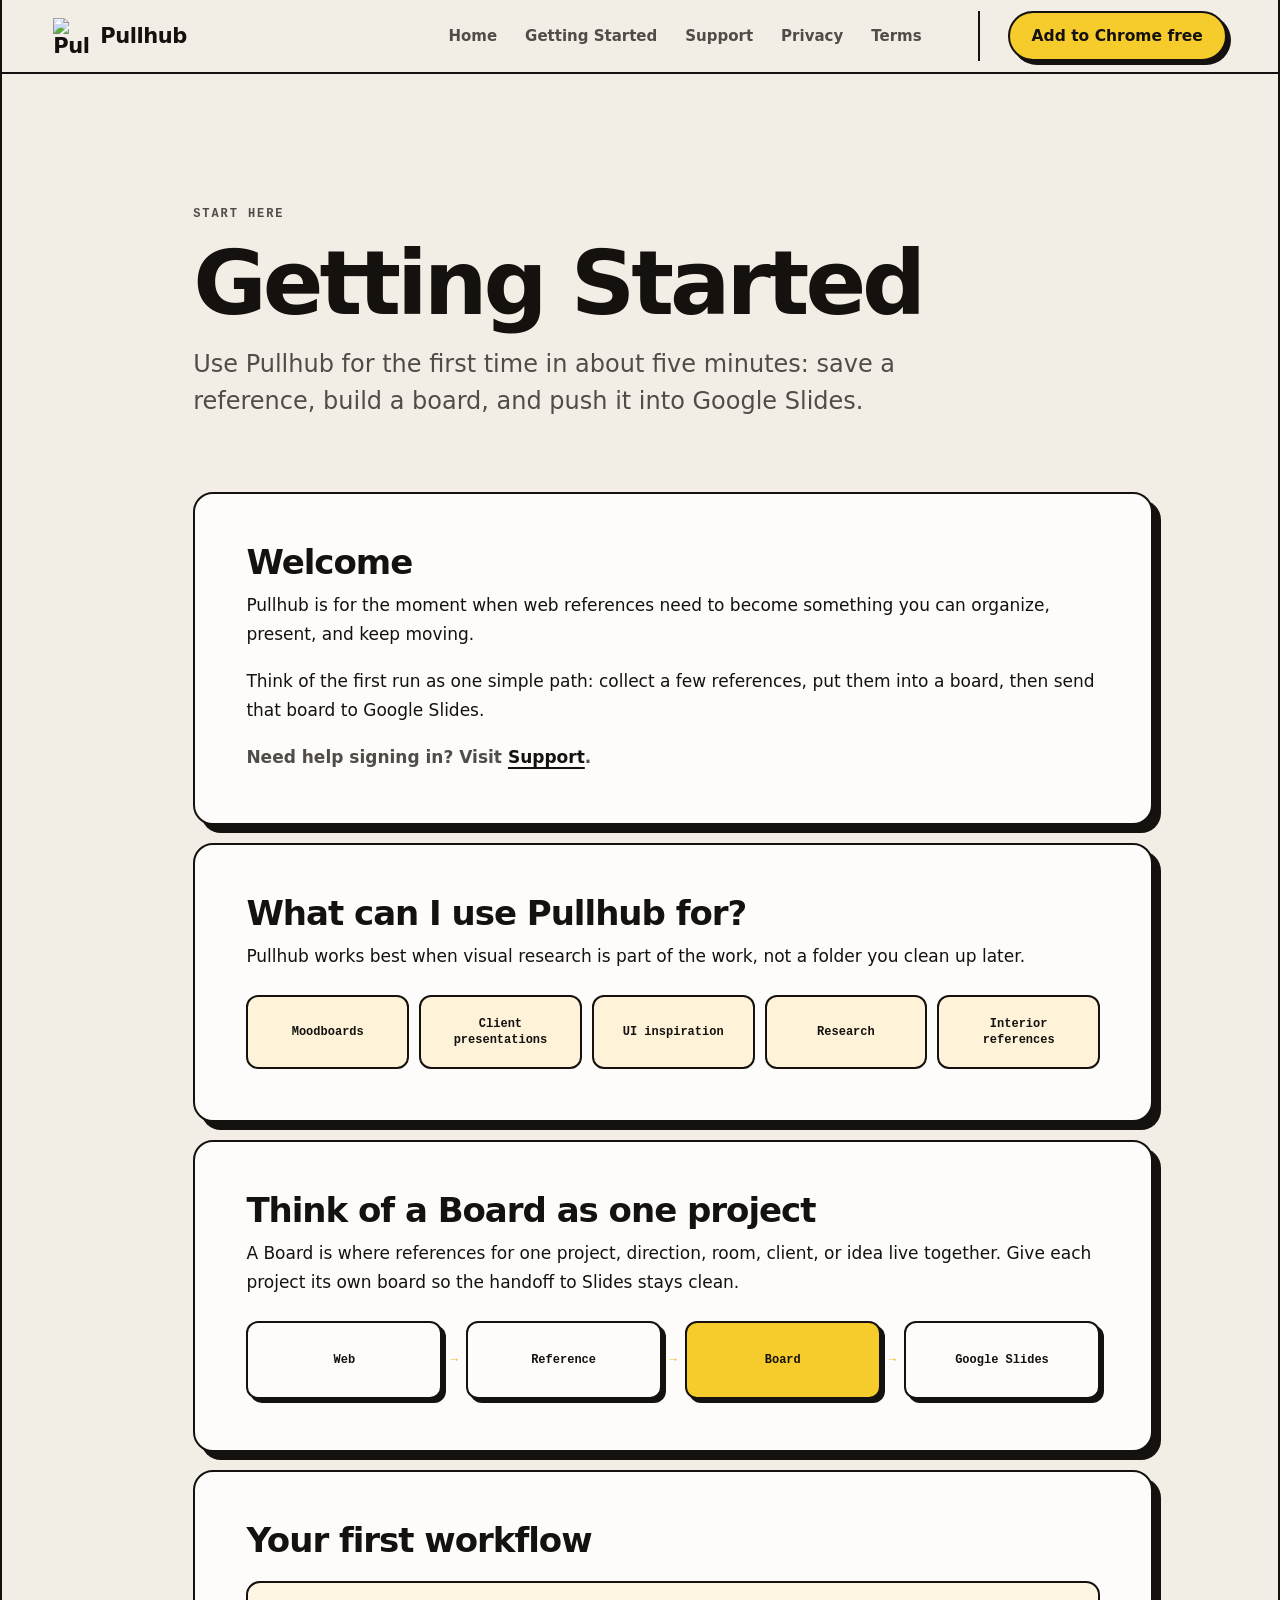
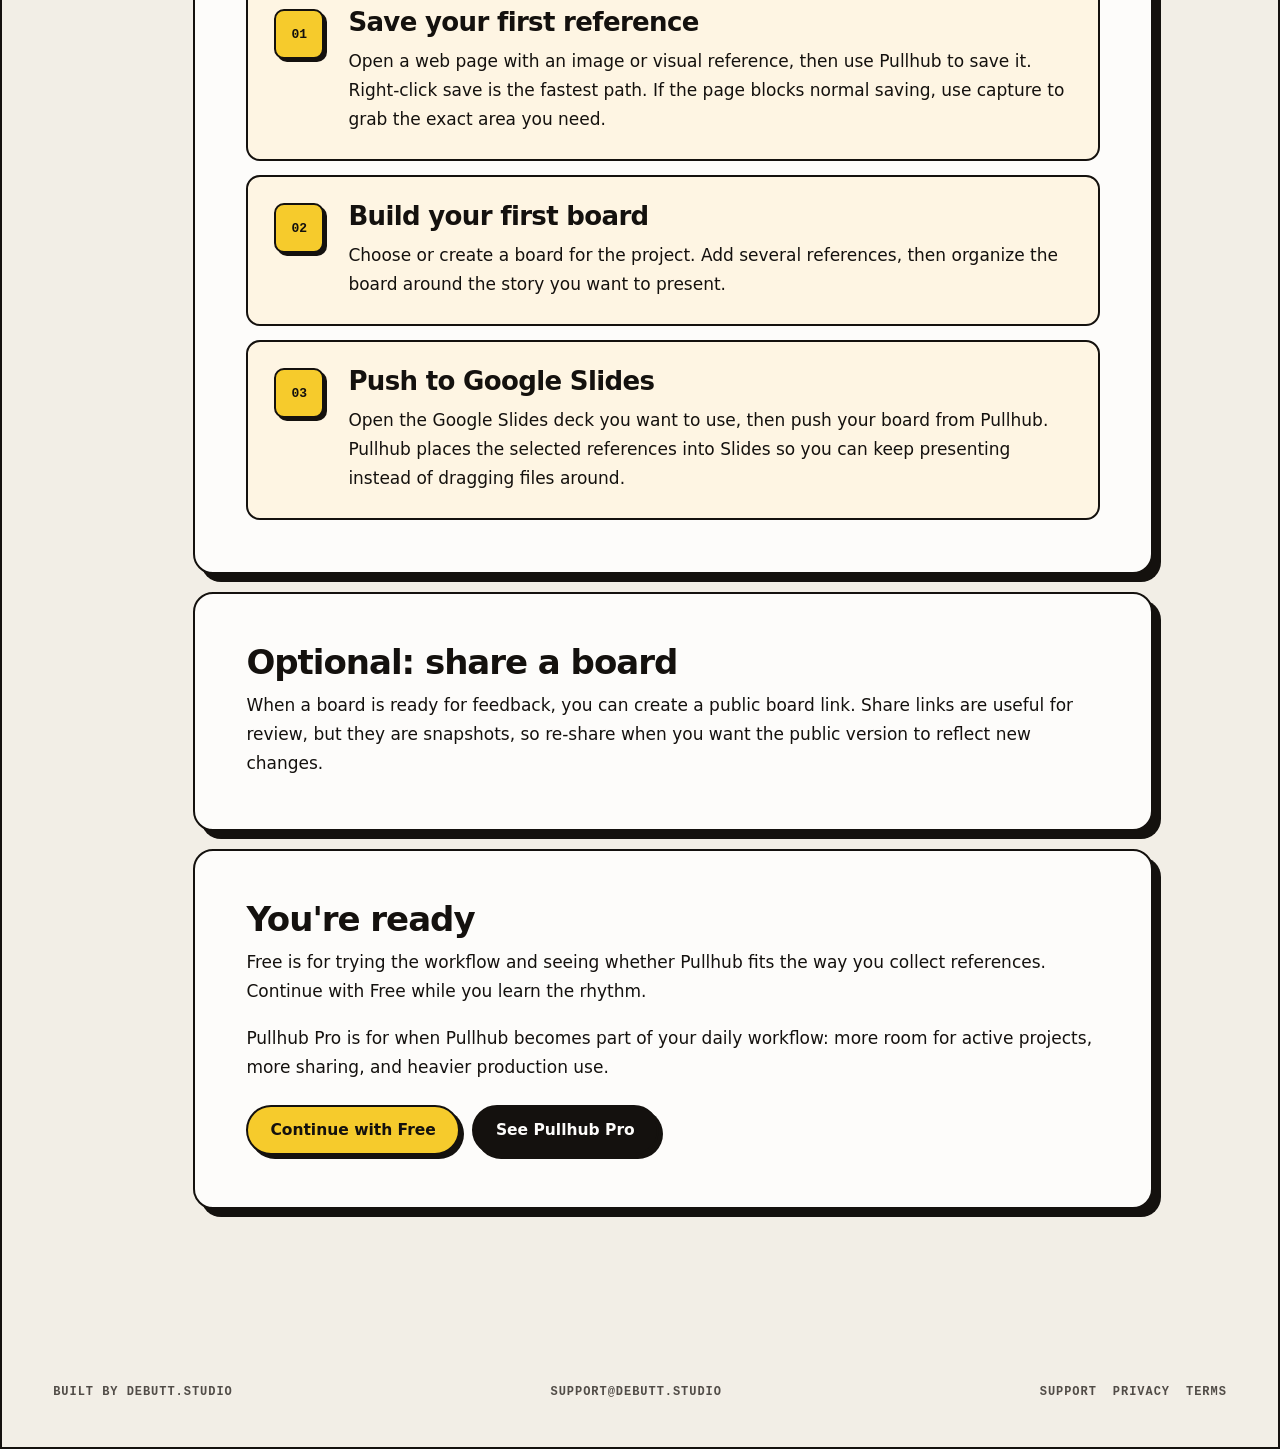
==== getting-started.html @ 01b04c6b "Add Pullhub getting started and support pages" ====
<!doctype html>
<html lang="en">
<head>
  <meta charset="utf-8">
  <meta name="viewport" content="width=device-width, initial-scale=1">
  <title>Getting Started with Pullhub</title>
  <meta name="description" content="Learn the first Pullhub workflow: save web references, organize a board, and push your board into Google Slides.">
  <link rel="canonical" href="https://debutt.studio/getting-started.html">
  <link rel="icon" href="favicon.ico" sizes="any">
  <link rel="icon" type="image/png" sizes="32x32" href="favicon-32x32.png">
  <link rel="icon" type="image/png" sizes="16x16" href="favicon-16x16.png">
  <link rel="apple-touch-icon" href="apple-touch-icon.png">
  <link rel="stylesheet" href="docs.css">
</head>
<body>
  <div class="page" data-theme="caution" data-bg="cream">
    <nav class="nav rule-b">
      <div class="nav-inner pad">
        <a class="brand" href="index.html"><img class="logo-mark" src="pullhub-icon.svg" alt="Pullhub">Pullhub</a>
        <div class="nav-links">
          <a class="l" href="index.html">Home</a>
          <a class="l" href="getting-started.html">Getting Started</a>
          <a class="l" href="support.html">Support</a>
          <a class="l" href="privacy.html">Privacy</a>
          <a class="l" href="terms.html">Terms</a>
          <div class="nav-cta"><a class="btn btn--yellow" href="index.html#pricing">Add to Chrome free</a></div>
        </div>
      </div>
      <div class="mobile-nav" aria-label="Mobile navigation">
        <a href="getting-started.html">Getting Started</a>
        <span aria-hidden="true">·</span>
        <a href="support.html">Support</a>
        <span aria-hidden="true">·</span>
        <a href="privacy.html">Privacy</a>
        <span aria-hidden="true">·</span>
        <a href="terms.html">Terms</a>
      </div>
    </nav>

    <main>
      <section class="doc-hero">
        <div class="doc-wrap">
          <span class="kicker">Start here</span>
          <h1 class="doc-title">Getting Started</h1>
          <p class="doc-lead">Use Pullhub for the first time in about five minutes: save a reference, build a board, and push it into Google Slides.</p>
        </div>
      </section>

      <section class="doc-section">
        <div class="doc-shell doc-stack">
          <article class="doc-card">
            <h2>Welcome</h2>
            <p>Pullhub is for the moment when web references need to become something you can organize, present, and keep moving.</p>
            <p>Think of the first run as one simple path: collect a few references, put them into a board, then send that board to Google Slides.</p>
            <p class="doc-note">Need help signing in? Visit <a class="doc-link" href="support.html#account-login">Support</a>.</p>
          </article>

          <article class="doc-card">
            <h2>What can I use Pullhub for?</h2>
            <p>Pullhub works best when visual research is part of the work, not a folder you clean up later.</p>
            <div class="doc-intro-grid" aria-label="Common Pullhub uses">
              <span class="doc-pill">Moodboards</span>
              <span class="doc-pill">Client presentations</span>
              <span class="doc-pill">UI inspiration</span>
              <span class="doc-pill">Research</span>
              <span class="doc-pill">Interior references</span>
            </div>
          </article>

          <article class="doc-card">
            <h2>Think of a Board as one project</h2>
            <p>A Board is where references for one project, direction, room, client, or idea live together. Give each project its own board so the handoff to Slides stays clean.</p>
            <div class="workflow-strip" aria-label="Pullhub workflow">
              <span class="workflow-node">Web</span>
              <span class="workflow-arrow" aria-hidden="true">→</span>
              <span class="workflow-node">Reference</span>
              <span class="workflow-arrow" aria-hidden="true">→</span>
              <span class="workflow-node is-highlight">Board</span>
              <span class="workflow-arrow" aria-hidden="true">→</span>
              <span class="workflow-node">Google Slides</span>
            </div>
          </article>

          <article class="doc-card">
            <h2>Your first workflow</h2>
            <div class="doc-step-list">
              <section class="doc-step">
                <div>
                  <h3>Save your first reference</h3>
                  <p>Open a web page with an image or visual reference, then use Pullhub to save it. Right-click save is the fastest path. If the page blocks normal saving, use capture to grab the exact area you need.</p>
                </div>
              </section>
              <section class="doc-step">
                <div>
                  <h3>Build your first board</h3>
                  <p>Choose or create a board for the project. Add several references, then organize the board around the story you want to present.</p>
                </div>
              </section>
              <section class="doc-step">
                <div>
                  <h3>Push to Google Slides</h3>
                  <p>Open the Google Slides deck you want to use, then push your board from Pullhub. Pullhub places the selected references into Slides so you can keep presenting instead of dragging files around.</p>
                </div>
              </section>
            </div>
          </article>

          <article class="doc-card">
            <h2>Optional: share a board</h2>
            <p>When a board is ready for feedback, you can create a public board link. Share links are useful for review, but they are snapshots, so re-share when you want the public version to reflect new changes.</p>
          </article>

          <article class="doc-card">
            <h2>You're ready</h2>
            <p>Free is for trying the workflow and seeing whether Pullhub fits the way you collect references. Continue with Free while you learn the rhythm.</p>
            <p>Pullhub Pro is for when Pullhub becomes part of your daily workflow: more room for active projects, more sharing, and heavier production use.</p>
            <div class="doc-cta-row">
              <a class="btn btn--yellow" href="index.html#pricing">Continue with Free</a>
              <a class="btn" href="index.html#pricing">See Pullhub Pro</a>
            </div>
          </article>
        </div>
      </section>
    </main>

    <footer class="foot rule-b">
      <span>Built by debutt.studio</span>
      <span><a href="mailto:support@debutt.studio">support@debutt.studio</a></span>
      <span class="doc-foot-links"><a href="support.html">Support</a><a href="privacy.html">Privacy</a><a href="terms.html">Terms</a></span>
    </footer>
  </div>
</body>
</html>
---- docs.css ----
@font-face {
  font-family: 'Schibsted Grotesk';
  font-style: normal;
  font-weight: 400 900;
  font-display: swap;
  src: url("assets/fonts/f9412008-b8f0-44a3-8dcd-20d485288e32.woff2") format('woff2');
}
@font-face {
  font-family: 'Space Mono';
  font-style: normal;
  font-weight: 400;
  font-display: swap;
  src: url("assets/fonts/c886daec-c59a-45f6-a81e-67b72df71ce3.woff2") format('woff2');
}
@font-face {
  font-family: 'Space Mono';
  font-style: normal;
  font-weight: 700;
  font-display: swap;
  src: url("assets/fonts/820a6fdc-0813-4b84-ab26-a403552ec1da.woff2") format('woff2');
}

:root {
  --ink: oklch(0.18 0.008 65);
  --ink-soft: oklch(0.42 0.010 65);
  --paper: oklch(0.992 0.003 85);
  --accent: oklch(0.855 0.165 92);
  --accent-deep: oklch(0.80 0.155 86);
  --bg: oklch(0.95 0.012 85);
  --line: var(--ink);
  --bd: 2px;
  --maxw: 1320px;
  --r: 16px;
  --font: "Schibsted Grotesk", system-ui, sans-serif;
  --mono: "Space Mono", ui-monospace, monospace;
}

* { box-sizing: border-box; margin: 0; padding: 0; }
html { scroll-behavior: smooth; }
body {
  background: var(--bg);
  color: var(--ink);
  font-family: var(--font);
  -webkit-font-smoothing: antialiased;
  overflow-x: clip;
}
a { color: inherit; text-decoration: none; }
img { display: block; max-width: 100%; }

.page {
  max-width: var(--maxw);
  min-height: 100vh;
  margin: 0 auto;
  background: var(--bg);
  border-left: var(--bd) solid var(--line);
  border-right: var(--bd) solid var(--line);
}
.rule-b { border-bottom: var(--bd) solid var(--line); }
.pad { padding: 0 clamp(20px, 4vw, 56px); }

.btn {
  display: inline-flex; align-items: center; gap: 10px;
  font-family: var(--font); font-weight: 700; font-size: 15.5px;
  padding: 14px 22px; border-radius: 999px;
  border: var(--bd) solid var(--ink); background: var(--ink); color: var(--paper);
  cursor: pointer; transition: transform .12s ease, box-shadow .12s ease, background .15s;
  box-shadow: 4px 4px 0 0 var(--ink);
}
.btn:hover { transform: translate(-2px,-2px); box-shadow: 6px 6px 0 0 var(--ink); }
.btn--yellow { background: var(--accent); color: var(--ink); }

.nav {
  position: sticky; top: 0; z-index: 60;
  background: color-mix(in oklch, var(--bg) 88%, transparent);
  backdrop-filter: blur(8px);
}
.nav-inner { display: flex; align-items: stretch; height: 72px; }
.brand {
  display: flex; align-items: center; gap: 11px;
  font-weight: 800; font-size: 21px; letter-spacing: -0.02em;
  padding-right: 30px;
}
.logo-mark { width: 36px; height: 36px; flex: none; display: block; }
.nav-links {
  display: flex; align-items: center; gap: 28px;
  margin-left: auto; font-weight: 600; font-size: 15px;
}
.nav-links a.l { color: var(--ink-soft); }
.nav-links a.l:hover { color: var(--ink); }
.nav-cta {
  display: flex; align-items: center;
  padding-left: 28px; border-left: var(--bd) solid var(--line); margin-left: 28px;
}
.mobile-nav {
  display: none;
}

.doc-hero {
  padding: clamp(76px, 10vw, 128px) clamp(20px, 4vw, 56px) clamp(46px, 6vw, 72px);
}
.doc-wrap { max-width: 880px; margin-left: clamp(0px, 12vw, 140px); }
.kicker {
  font-family: var(--mono); font-size: 12px; font-weight: 700; letter-spacing: 0.16em;
  text-transform: uppercase; color: var(--ink-soft);
  display: inline-flex; align-items: center; gap: 9px;
}
.doc-title {
  font-size: clamp(54px, 7vw, 104px);
  line-height: .9;
  letter-spacing: -0.045em;
  font-weight: 900;
  margin: 22px 0 22px;
}
.doc-lead {
  max-width: 760px;
  font-size: clamp(19px, 2vw, 24px);
  line-height: 1.55;
  color: var(--ink-soft);
  font-weight: 500;
}
.doc-section {
  padding: 0 clamp(20px, 4vw, 56px) clamp(86px, 10vw, 132px);
}
.doc-card {
  max-width: 880px;
  margin-left: clamp(0px, 12vw, 140px);
  background: var(--paper);
  border: var(--bd) solid var(--line);
  border-radius: 20px;
  box-shadow: 8px 8px 0 0 var(--ink);
  padding: clamp(28px, 4vw, 54px);
}
.date {
  display: inline-flex;
  background: var(--accent);
  border: var(--bd) solid var(--line);
  border-radius: 999px;
  padding: 8px 15px;
  font-family: var(--mono);
  font-size: 12px;
  font-weight: 700;
  margin-bottom: 28px;
}
.doc-card p {
  font-size: 17px;
  line-height: 1.7;
  margin-bottom: 18px;
}
.doc-card h2 {
  font-size: clamp(25px, 2.7vw, 34px);
  line-height: 1;
  letter-spacing: -0.03em;
  font-weight: 900;
  margin: 34px 0 12px;
}
.doc-card h2:first-child { margin-top: 0; }
.doc-card h3 {
  font-size: clamp(20px, 2.1vw, 26px);
  line-height: 1.05;
  letter-spacing: -0.025em;
  font-weight: 900;
  margin: 24px 0 10px;
}
.doc-card strong { color: var(--ink); }
.doc-note {
  color: var(--ink-soft);
  font-size: 15.5px;
  font-weight: 700;
  line-height: 1.6;
  margin-top: 18px;
}
.doc-stack {
  display: grid;
  gap: 18px;
}
.doc-stack .doc-card {
  margin-left: 0;
  max-width: none;
}
.doc-shell {
  max-width: 960px;
  margin-left: clamp(0px, 12vw, 140px);
}
.doc-intro-grid {
  display: grid;
  grid-template-columns: repeat(5, minmax(0, 1fr));
  gap: 10px;
  margin-top: 24px;
}
.doc-pill {
  min-height: 74px;
  display: flex;
  align-items: center;
  justify-content: center;
  text-align: center;
  background: color-mix(in oklch, var(--accent) 20%, var(--paper));
  border: var(--bd) solid var(--line);
  border-radius: 12px;
  font-family: var(--mono);
  font-size: 12px;
  font-weight: 700;
  line-height: 1.35;
  padding: 12px;
}
.workflow-strip {
  display: grid;
  grid-template-columns: minmax(0, 1fr) auto minmax(0, 1fr) auto minmax(0, 1fr) auto minmax(0, 1fr);
  gap: 8px;
  align-items: center;
  margin-top: 24px;
}
.workflow-node,
.workflow-arrow {
  font-family: var(--mono);
  font-size: 12px;
  font-weight: 700;
}
.workflow-node {
  min-height: 78px;
  display: grid;
  place-items: center;
  text-align: center;
  background: var(--paper);
  border: var(--bd) solid var(--line);
  border-radius: 12px;
  box-shadow: 4px 4px 0 0 var(--ink);
  padding: 12px;
}
.workflow-node.is-highlight {
  background: var(--accent);
}
.workflow-arrow {
  color: var(--accent-deep);
}
.doc-step-list {
  counter-reset: doc-step;
  display: grid;
  gap: 14px;
  margin-top: 24px;
}
.doc-step {
  counter-increment: doc-step;
  display: grid;
  grid-template-columns: 58px minmax(0, 1fr);
  gap: 16px;
  background: color-mix(in oklch, var(--accent) 14%, var(--paper));
  border: var(--bd) solid var(--line);
  border-radius: 14px;
  padding: clamp(18px, 2.6vw, 26px);
}
.doc-step::before {
  content: counter(doc-step, decimal-leading-zero);
  width: 46px;
  height: 46px;
  display: grid;
  place-items: center;
  background: var(--accent);
  border: var(--bd) solid var(--line);
  border-radius: 10px;
  font-family: var(--mono);
  font-size: 13px;
  font-weight: 700;
  box-shadow: 3px 3px 0 0 var(--ink);
}
.doc-step h3 {
  margin-top: 0;
}
.doc-step p:last-child,
.doc-card p:last-child {
  margin-bottom: 0;
}
.doc-cta-row {
  display: flex;
  flex-wrap: wrap;
  gap: 12px;
  margin-top: 24px;
}
.doc-link {
  color: var(--ink);
  font-weight: 800;
  text-decoration: underline;
  text-decoration-thickness: 2px;
  text-underline-offset: 4px;
}
.doc-link:hover { color: var(--accent-deep); }
.doc-accordion {
  display: grid;
  gap: 12px;
  margin-top: 22px;
}
.doc-accordion details {
  background: var(--paper);
  border: var(--bd) solid var(--line);
  border-radius: 14px;
  box-shadow: 4px 4px 0 0 var(--ink);
  overflow: hidden;
}
.doc-accordion summary {
  list-style: none;
  cursor: pointer;
  display: flex;
  align-items: center;
  justify-content: space-between;
  gap: 18px;
  padding: 18px clamp(18px, 2.6vw, 26px);
  font-size: clamp(18px, 2vw, 24px);
  font-weight: 900;
  letter-spacing: -0.02em;
}
.doc-accordion summary::-webkit-details-marker { display: none; }
.doc-accordion summary::after {
  content: "+";
  flex: none;
  color: var(--accent-deep);
  font-family: var(--mono);
  font-size: 24px;
  font-weight: 700;
}
.doc-accordion details[open] summary {
  background: color-mix(in oklch, var(--accent) 18%, var(--paper));
  border-bottom: var(--bd) solid var(--line);
}
.doc-accordion details[open] summary::after { content: "-"; }
.doc-accordion summary:focus-visible {
  outline: 3px solid var(--ink);
  outline-offset: 3px;
}
.doc-accordion-body {
  padding: clamp(18px, 2.6vw, 26px);
}
.doc-accordion-body h3:first-child { margin-top: 0; }
.doc-foot-links {
  display: inline-flex;
  gap: 16px;
  flex-wrap: wrap;
}
.doc-foot-links a:hover { color: var(--ink); }
.support-grid {
  display: grid;
  grid-template-columns: minmax(0, 1fr) minmax(280px, .9fr);
  gap: 20px;
}
.support-grid .doc-card {
  margin-left: 0;
  max-width: none;
}
.support-grid .wide { grid-column: 1 / -1; }
.mail-btn { margin-top: 10px; }
ul { padding-left: 20px; color: var(--ink-soft); font-size: 17px; line-height: 1.7; }
li { margin: 8px 0; }

.foot {
  padding: clamp(30px, 4vw, 48px) clamp(20px, 4vw, 56px);
  display: flex; justify-content: space-between; gap: 24px; flex-wrap: wrap;
  font-family: var(--mono); font-size: 12px; font-weight: 700;
  letter-spacing: .08em; text-transform: uppercase; color: var(--ink-soft);
}

@media (max-width: 860px) {
  .nav-links .l { display: none; }
  .nav-cta { border-left: none; margin-left: 0; padding-left: 0; }
  .mobile-nav {
    display: flex;
    justify-content: center;
    flex-wrap: wrap;
    line-height: 1.4;
    gap: 12px;
    padding: 0 20px 12px;
    color: var(--ink-soft);
    font-size: 14px;
    font-weight: 700;
  }
  .mobile-nav a:hover { color: var(--ink); }
  .doc-wrap, .doc-card, .doc-shell { margin-left: 0; }
  .support-grid { grid-template-columns: 1fr; }
  .doc-intro-grid { grid-template-columns: repeat(2, minmax(0, 1fr)); }
  .workflow-strip {
    grid-template-columns: 1fr;
  }
  .workflow-arrow {
    text-align: center;
    transform: rotate(90deg);
  }
}
@media (max-width: 560px) {
  .nav-inner { height: 66px; }
  .brand { font-size: 20px; padding-right: 10px; }
  .btn { padding: 11px 16px; font-size: 14px; }
  .doc-card { box-shadow: 5px 5px 0 0 var(--ink); }
  .doc-intro-grid { grid-template-columns: 1fr; }
  .doc-step {
    grid-template-columns: 1fr;
  }
}
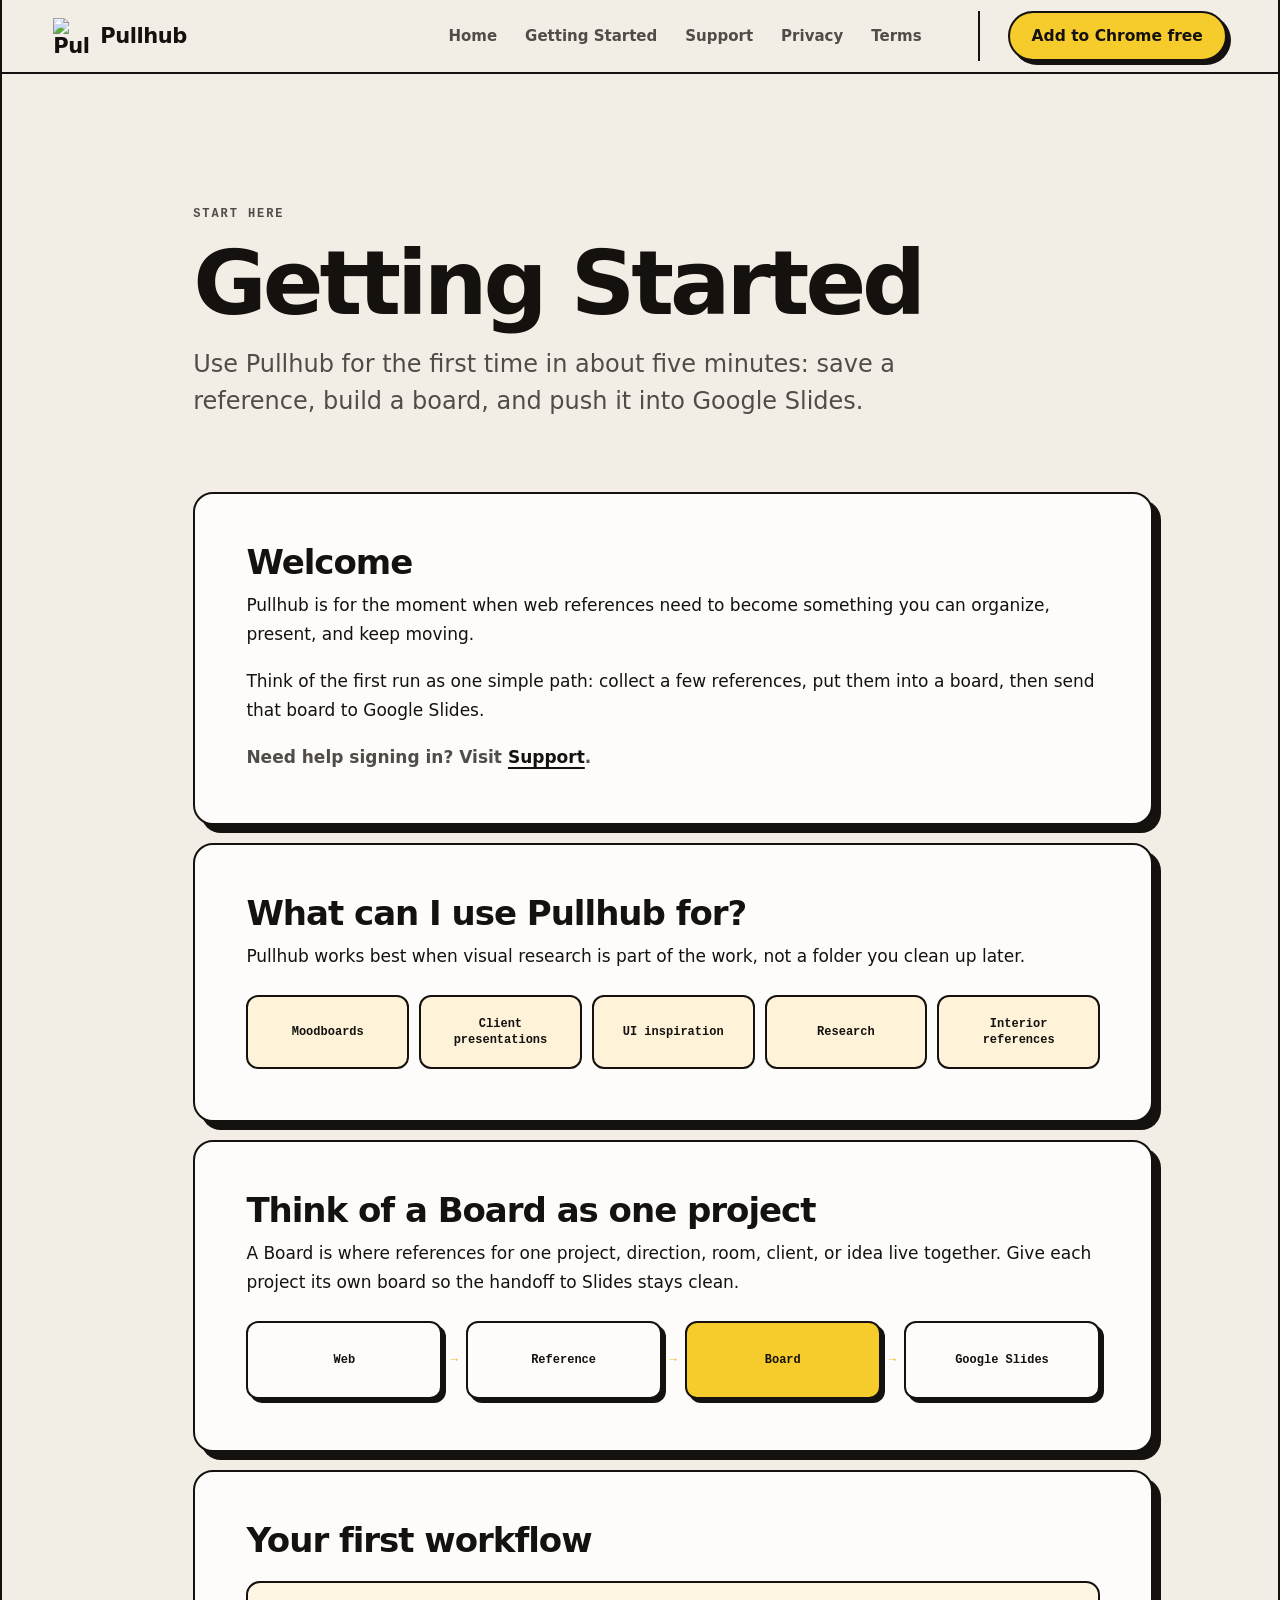
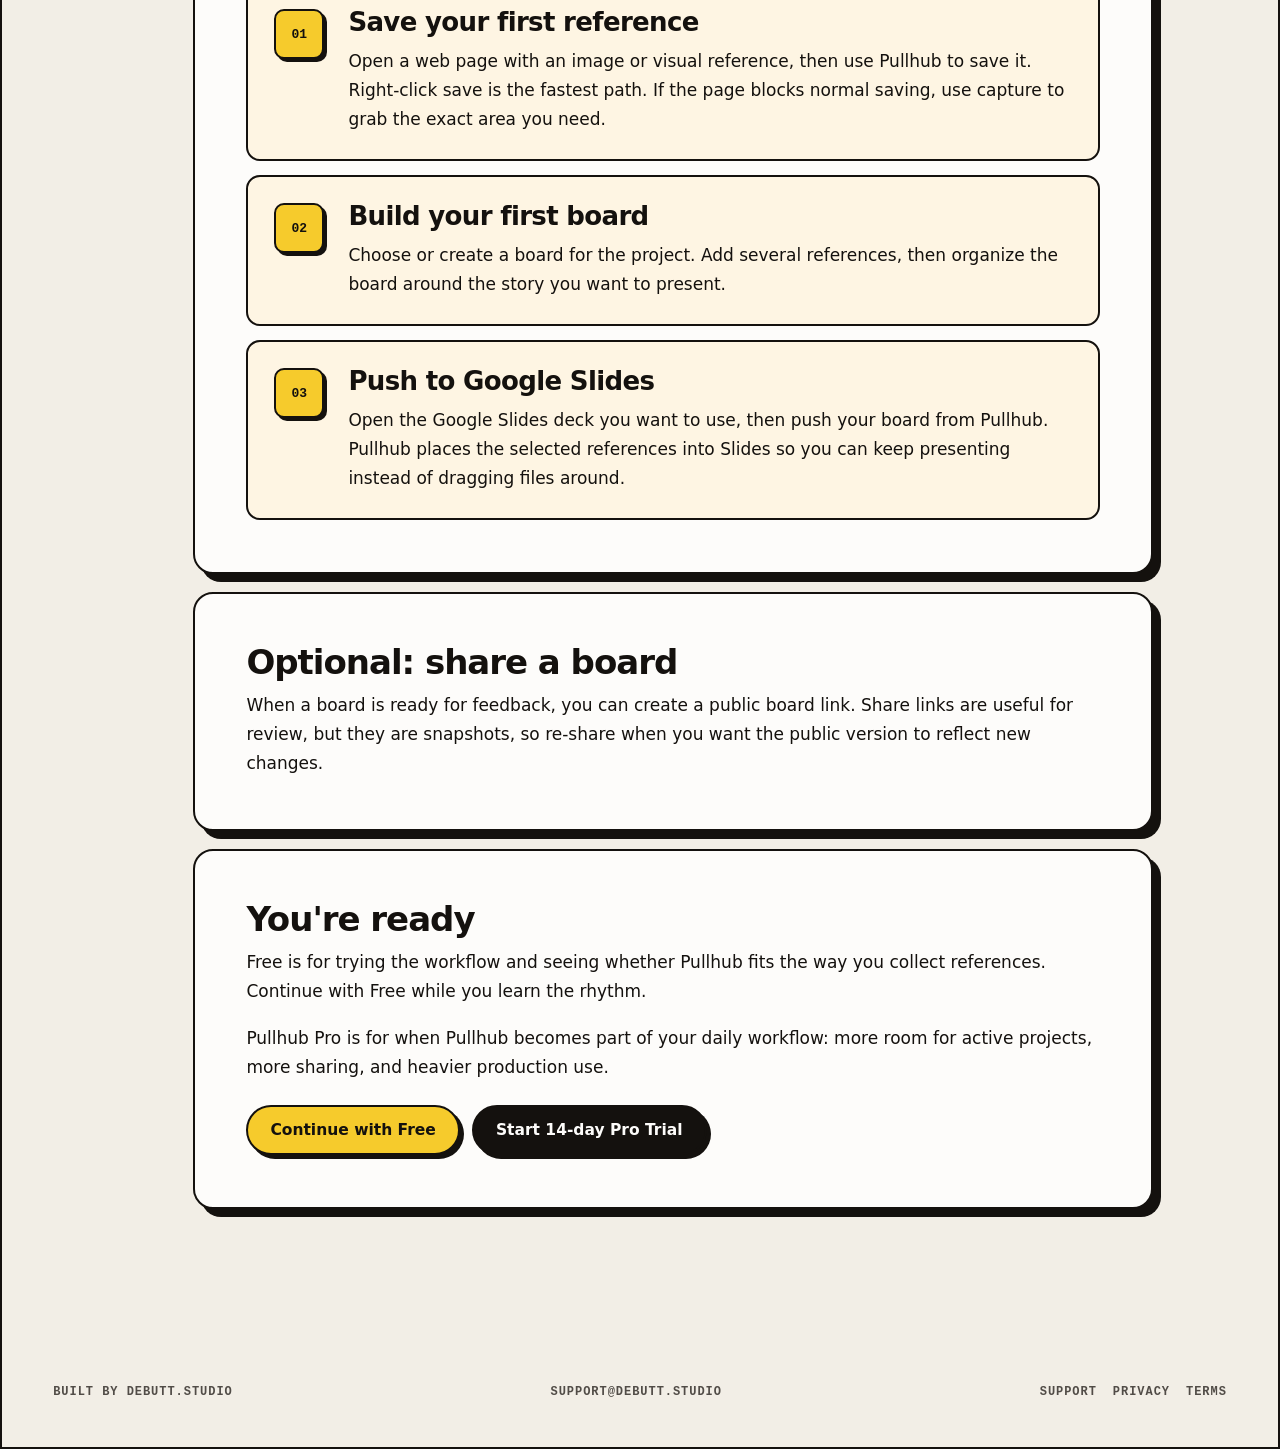
==== commit dfbecf9d: "getting-started_enhance_1" ====
--- a/getting-started.html
+++ b/getting-started.html
@@ -116,7 +116,7 @@
             <p>Pullhub Pro is for when Pullhub becomes part of your daily workflow: more room for active projects, more sharing, and heavier production use.</p>
             <div class="doc-cta-row">
               <a class="btn btn--yellow" href="index.html#pricing">Continue with Free</a>
-              <a class="btn" href="index.html#pricing">See Pullhub Pro</a>
+              <a class="btn" href="index.html#pricing">Start 14-day Pro Trial</a>
             </div>
           </article>
         </div>
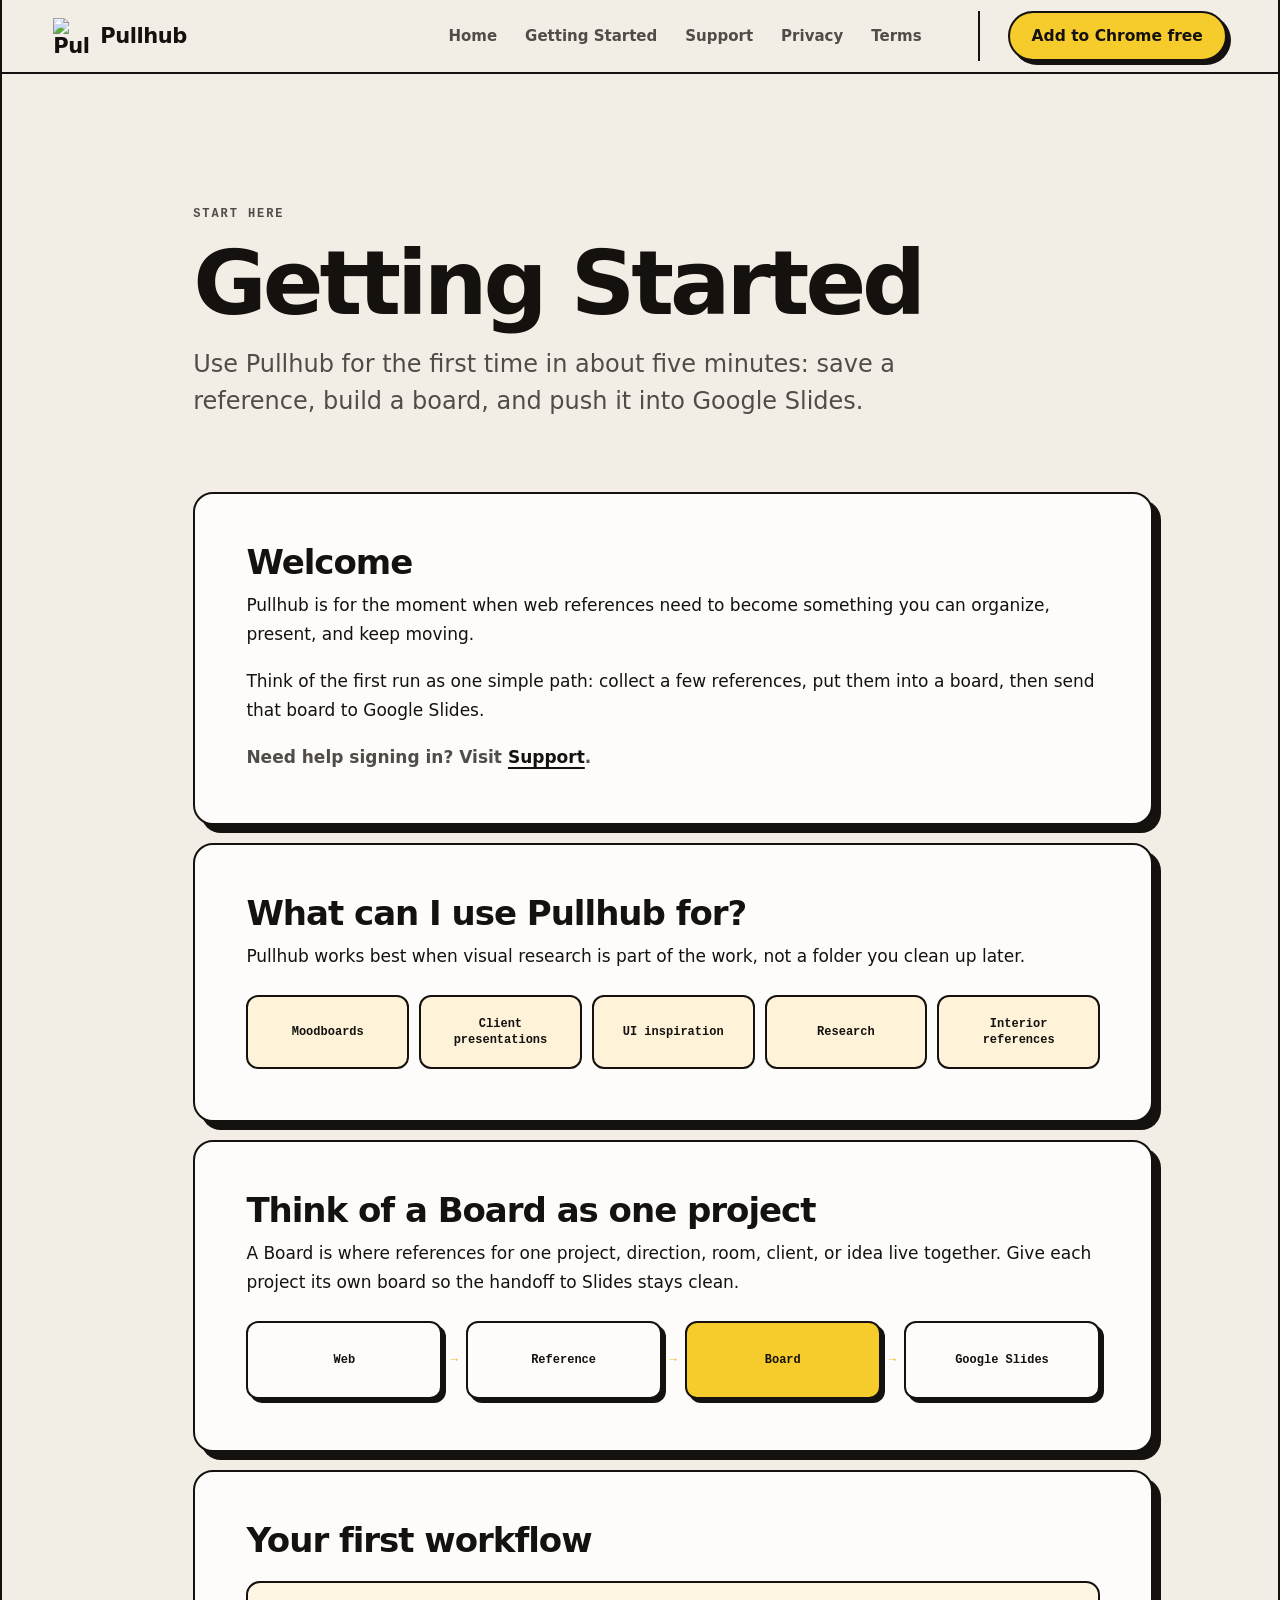
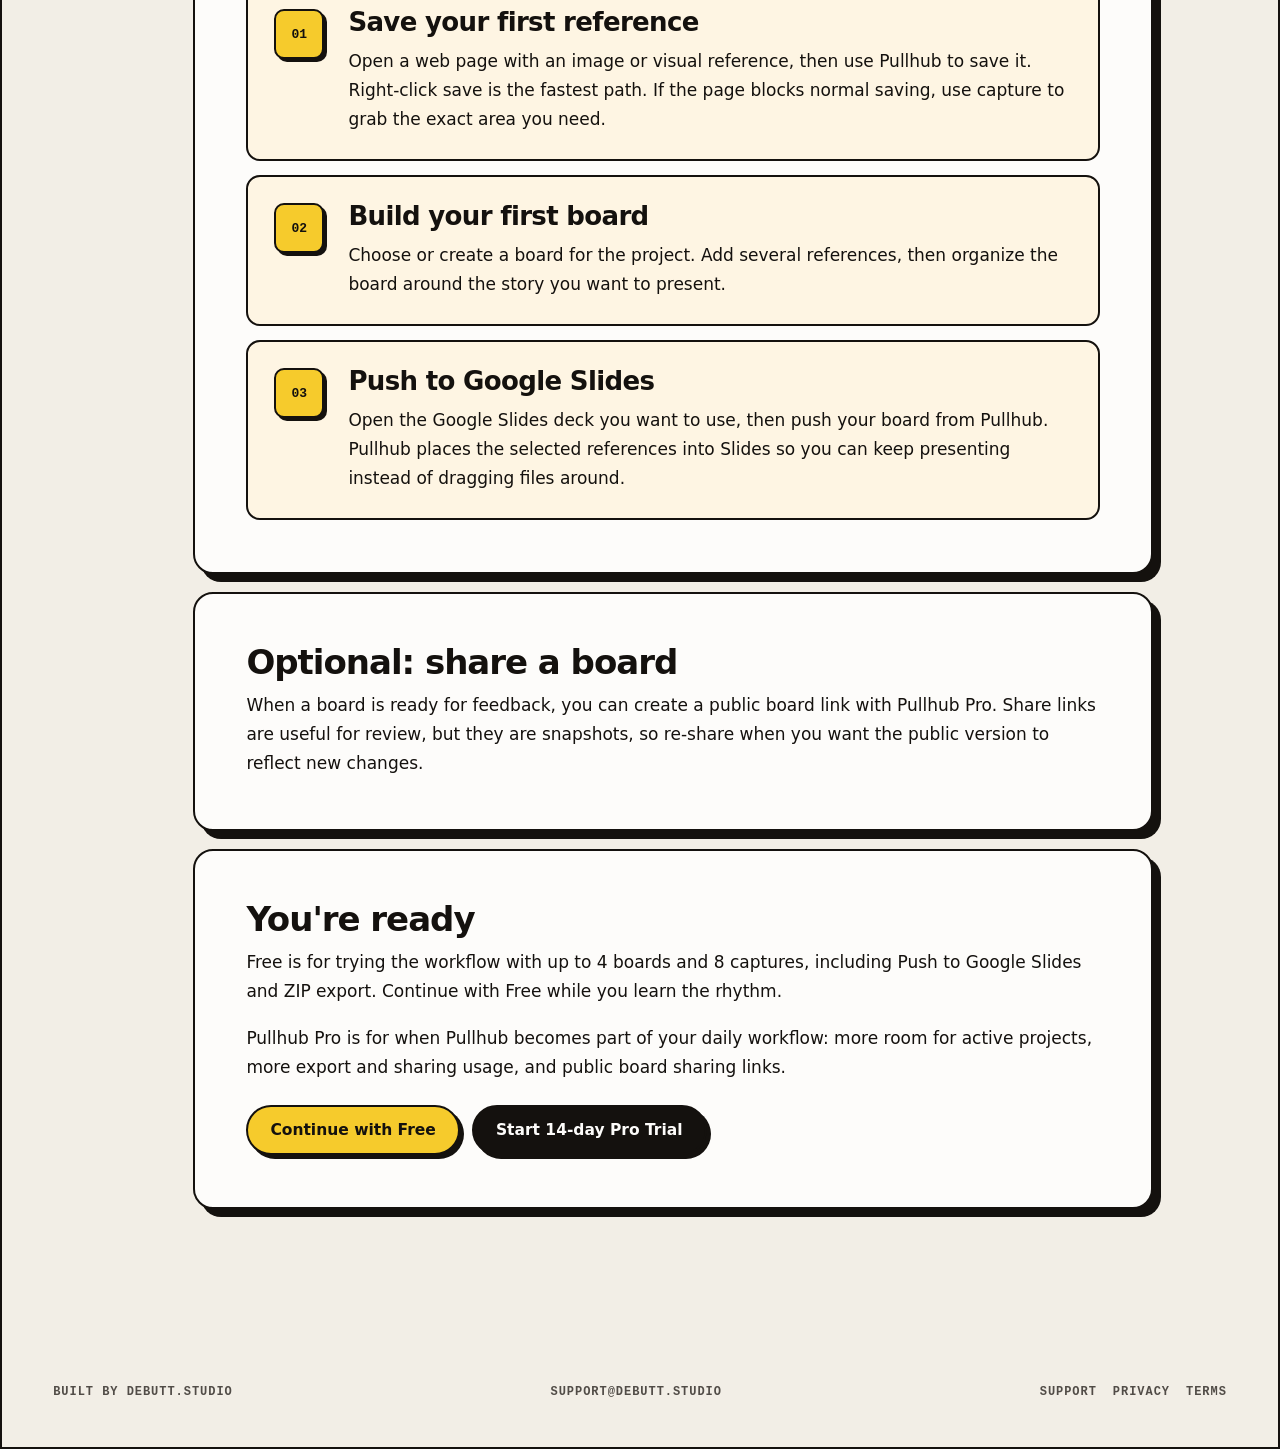
==== commit d24ff86b: "Align launch copy with Free capture limits and release hold state" ====
--- a/getting-started.html
+++ b/getting-started.html
@@ -107,13 +107,13 @@
 
           <article class="doc-card">
             <h2>Optional: share a board</h2>
-            <p>When a board is ready for feedback, you can create a public board link. Share links are useful for review, but they are snapshots, so re-share when you want the public version to reflect new changes.</p>
+            <p>When a board is ready for feedback, you can create a public board link with Pullhub Pro. Share links are useful for review, but they are snapshots, so re-share when you want the public version to reflect new changes.</p>
           </article>
 
           <article class="doc-card">
             <h2>You're ready</h2>
-            <p>Free is for trying the workflow and seeing whether Pullhub fits the way you collect references. Continue with Free while you learn the rhythm.</p>
-            <p>Pullhub Pro is for when Pullhub becomes part of your daily workflow: more room for active projects, more sharing, and heavier production use.</p>
+            <p>Free is for trying the workflow with up to 4 boards and 8 captures, including Push to Google Slides and ZIP export. Continue with Free while you learn the rhythm.</p>
+            <p>Pullhub Pro is for when Pullhub becomes part of your daily workflow: more room for active projects, more export and sharing usage, and public board sharing links.</p>
             <div class="doc-cta-row">
               <a class="btn btn--yellow" href="index.html#pricing">Continue with Free</a>
               <a class="btn" href="index.html#pricing">Start 14-day Pro Trial</a>
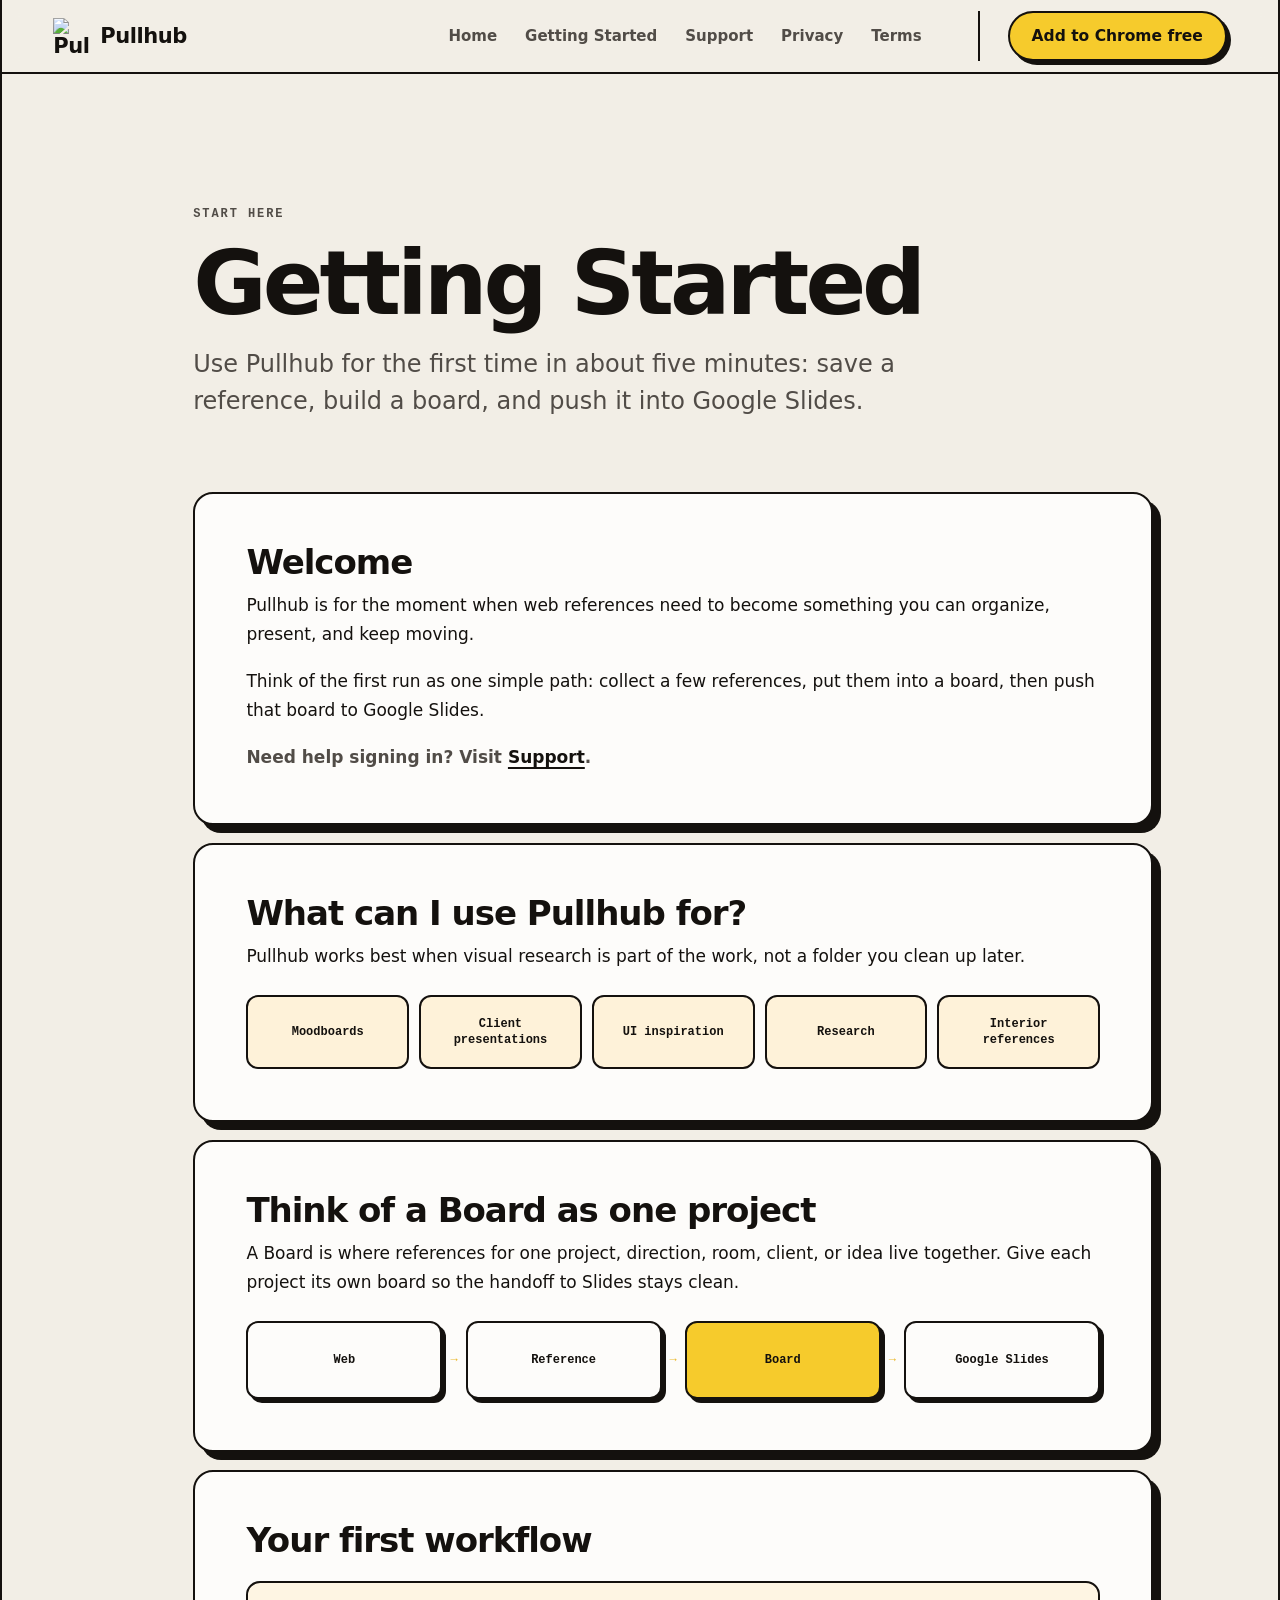
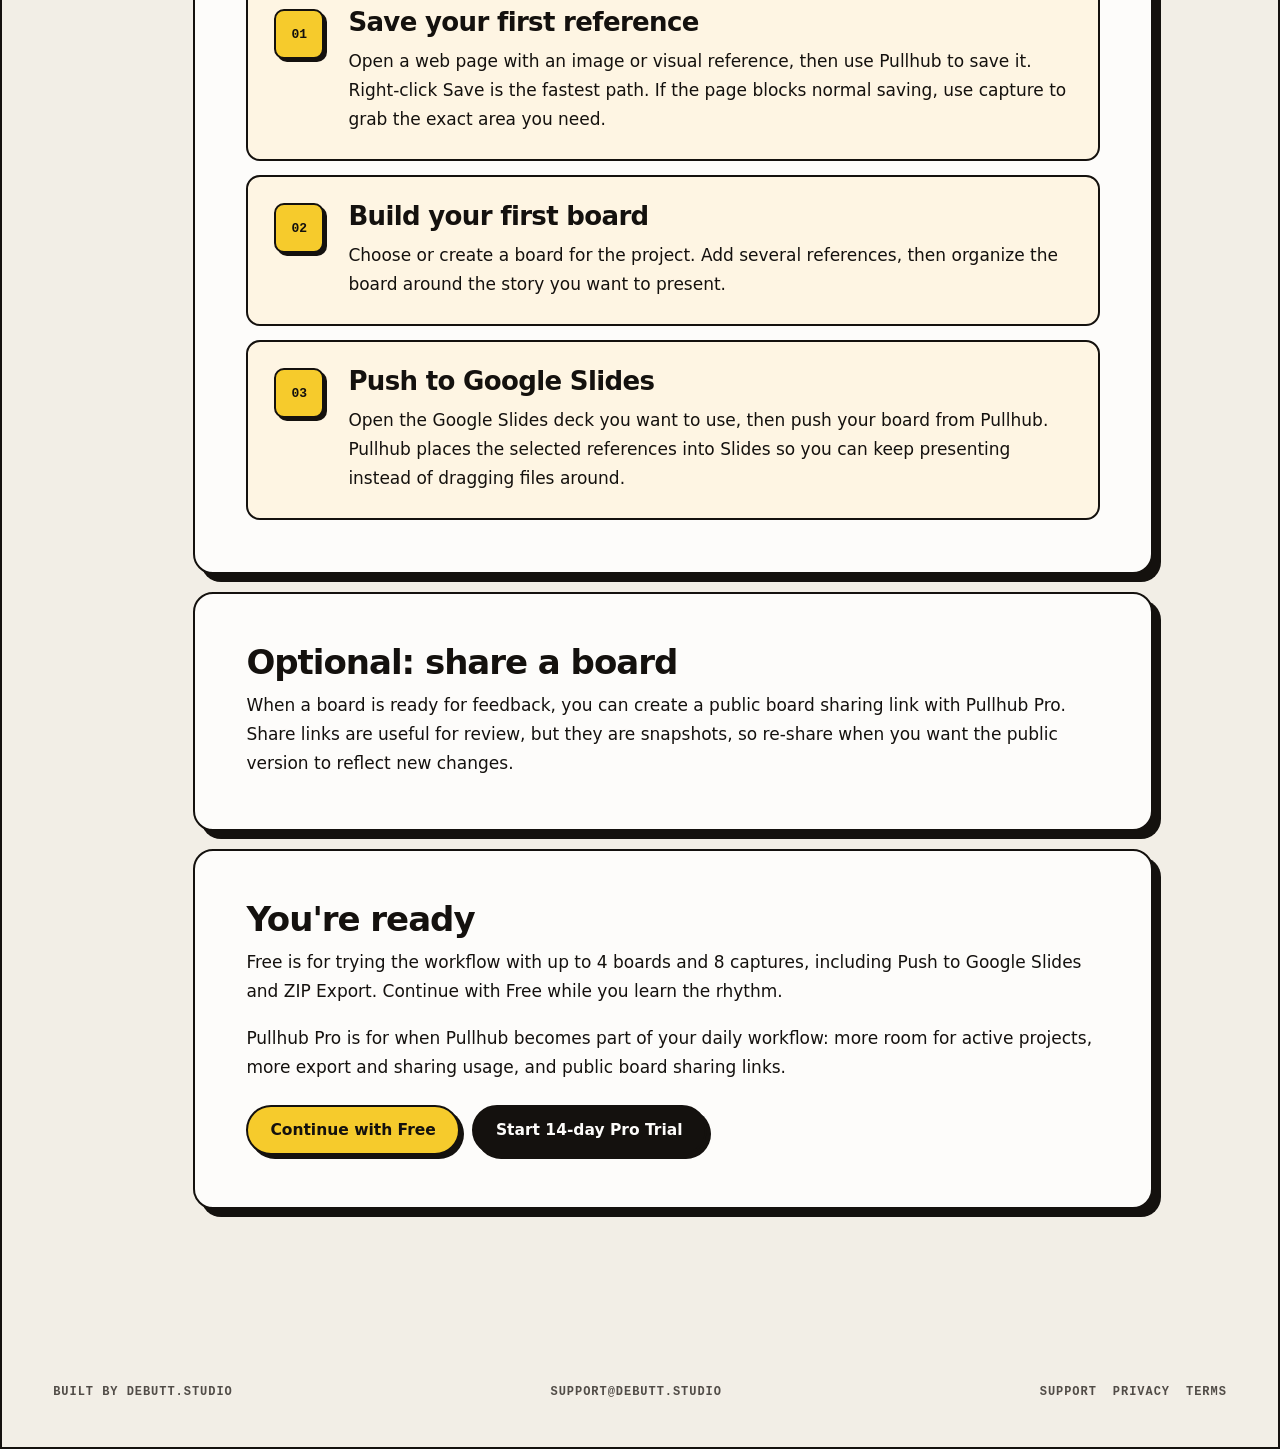
==== commit 46308304: "AugustVC_commit" ====
--- a/getting-started.html
+++ b/getting-started.html
@@ -51,7 +51,7 @@
           <article class="doc-card">
             <h2>Welcome</h2>
             <p>Pullhub is for the moment when web references need to become something you can organize, present, and keep moving.</p>
-            <p>Think of the first run as one simple path: collect a few references, put them into a board, then send that board to Google Slides.</p>
+            <p>Think of the first run as one simple path: collect a few references, put them into a board, then push that board to Google Slides.</p>
             <p class="doc-note">Need help signing in? Visit <a class="doc-link" href="support.html#account-login">Support</a>.</p>
           </article>
 
@@ -87,7 +87,7 @@
               <section class="doc-step">
                 <div>
                   <h3>Save your first reference</h3>
-                  <p>Open a web page with an image or visual reference, then use Pullhub to save it. Right-click save is the fastest path. If the page blocks normal saving, use capture to grab the exact area you need.</p>
+                  <p>Open a web page with an image or visual reference, then use Pullhub to save it. Right-click Save is the fastest path. If the page blocks normal saving, use capture to grab the exact area you need.</p>
                 </div>
               </section>
               <section class="doc-step">
@@ -107,12 +107,12 @@
 
           <article class="doc-card">
             <h2>Optional: share a board</h2>
-            <p>When a board is ready for feedback, you can create a public board link with Pullhub Pro. Share links are useful for review, but they are snapshots, so re-share when you want the public version to reflect new changes.</p>
+            <p>When a board is ready for feedback, you can create a public board sharing link with Pullhub Pro. Share links are useful for review, but they are snapshots, so re-share when you want the public version to reflect new changes.</p>
           </article>
 
           <article class="doc-card">
             <h2>You're ready</h2>
-            <p>Free is for trying the workflow with up to 4 boards and 8 captures, including Push to Google Slides and ZIP export. Continue with Free while you learn the rhythm.</p>
+            <p>Free is for trying the workflow with up to 4 boards and 8 captures, including Push to Google Slides and ZIP Export. Continue with Free while you learn the rhythm.</p>
             <p>Pullhub Pro is for when Pullhub becomes part of your daily workflow: more room for active projects, more export and sharing usage, and public board sharing links.</p>
             <div class="doc-cta-row">
               <a class="btn btn--yellow" href="index.html#pricing">Continue with Free</a>
